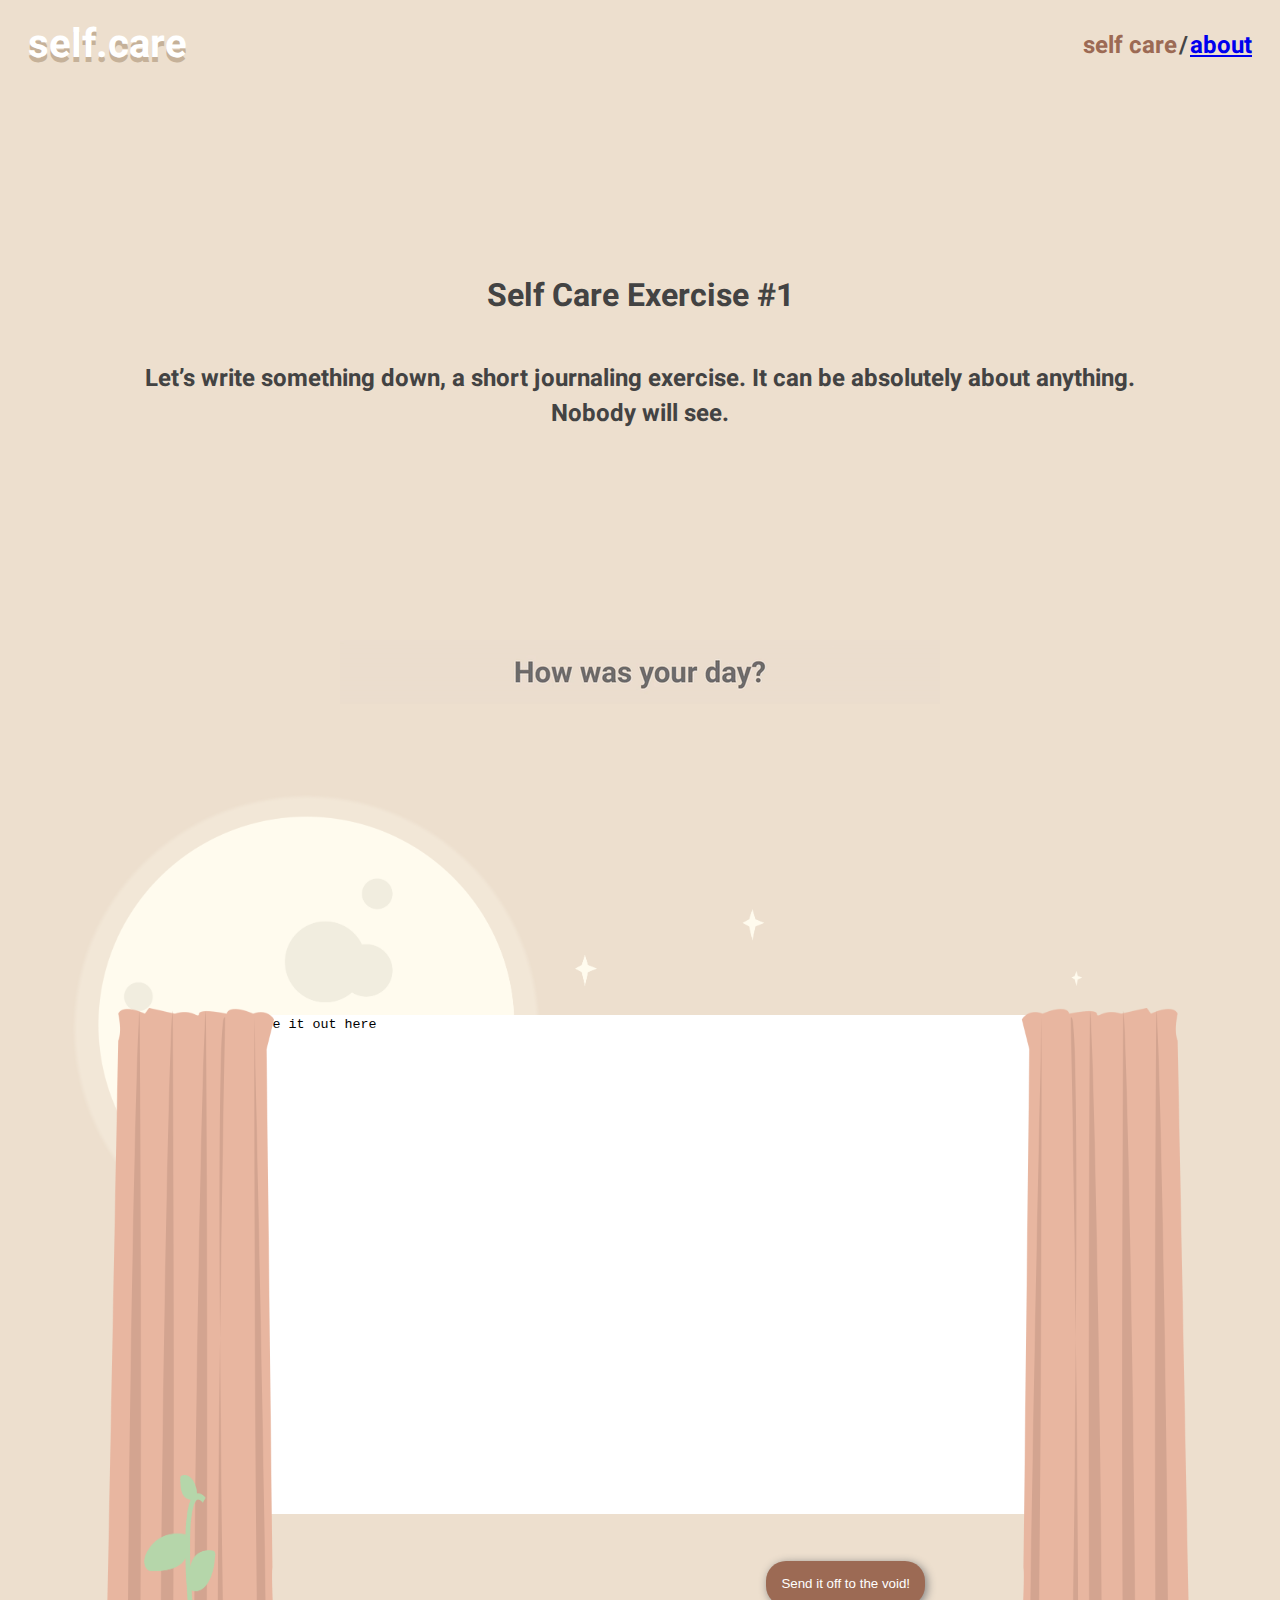
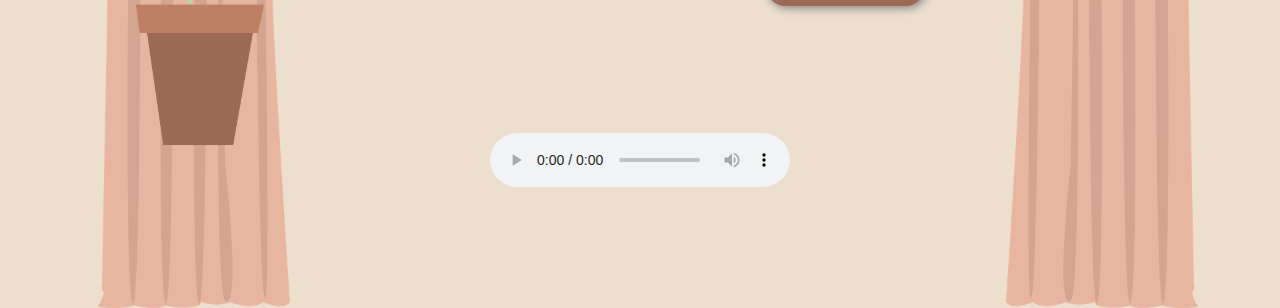
==== selfcare.html @ 2bc50ba2 "files" ====
<!DOCTYPE html>
<html lang="en" dir="ltr">
  <head>
    <link rel="stylesheet" href="style.css">
    <meta charset="utf-8">
    <title>self.care</title>
    <style>
      body {
        background-color: #EDDFCE;
      }
    </style>
  </head>
  <body>

    <div class = "navigation" style = "width: 100%">
      <h1 style = "color: #C5B199; position: absolute; margin-top: 12px;"> self.care </h1>
      <h1 style = "color: white"> self.care </h1>
      <h2  style = "margin-right: 20px"><a href= ”index.html”> about </a></h2>
      <h2 style = "margin-left: 2px; margin-right: 2px"> / <h2>
      <h2 style=  "color: #9C6A54"> self care </h2>
    </div>

  <div class = "pagewidth" style = "width: 100%;">
    <h1 style = "text-align: center; margin-top: 15%; color: #434343"> Self Care Exercise #1 </h1>
  </div>

  <h2 style = "text-align: center; color: #434343; margin-left: 10%; margin-right: 10%"> Let’s write something down, a short journaling exercise. It can be
  absolutely about anything. Nobody will see. </h2>

  <div class = "pagewidth" style = "width: 100%;">
  <img src= "Questions.gif" style = "margin-top: 15%"> </img>
  </div>

  <img src = "Background.png" style = "width: 80%; height: 30%; margin-left: 5%; margin-top: 7%"> </img>

  <div class = "pagewidth" style = "width: 100%; position: absolute; margin-top: -20%">
  <textarea name="paragraph_text" cols="100" rows="33" style = "border: none"> type it out here</textarea>
  </div>

  <img src = "Curtain.png" style = "position: absolute; width: 15%; height: 100%; display: flex;
   justify-content: flex-start; margin-left: 7%; margin-top: -20.5%"> </img>

   <img src = "Curtain2.png" style = "position: absolute; width: 15%; height: 100%; display: flex;
    justify-content: flex-start; margin-left: 78%; margin-top: -20.5%"> </img>

    <img src = "pot.png" style = "position: absolute; width: 10%; height: 30%; display: flex;
     justify-content: flex-start; margin-left: 10%; margin-top: 16%"> </img>

    <button type="button" style = "display: block; margin-left: 60%; margin-top: 23%;
    background-color: #9C6A54; padding: 15px; border: none; color: white; border-radius: 20px;
    box-shadow: 2px 2px 10px grey " onclick="alert('Congrats on taking your first steps towards self care! Proud of you!')">Send it off to the void! </button>

    <div class = "pagewidth" style = "width: 100%; margin-top: 10%">
      <audio src="Monoman-Meditation.mp3" controls>
      	<embed
      		src="Monoman-Meditation.mp3"
      		width="300"
      		height="90"
      		loop="false"
      		autostart="false">
      </audio>
    </div>

  </body>
</html>
---- style.css ----
@import url(https://fonts.googleapis.com/css?family=Heebo);

body {
  font-family: 'Heebo';
}

h1, h2, h3, p {
  color: #6D6D6D;
}

.navigation h2 {
  display: inline-flex;
  float: right;
  color: #454545
}

.navigation h1 {
  display: inline-block;
  position: absolute;
  font-size: 250%;
  margin-top: 7px;
  margin-left: 20px;
  color: #454545;
}

.pagewidth{
  display:flex;
  justify-content: center;
}

.anxieties{
  background-color: white;
  border-style: solid;
  border-color: #EDDFCE;
  border-width: thick;
}

.images {
  display: inline-flex;
  justify-content: space-between;
}

.right{
  display: flex;
  justify-content: flex-end;
}

.card {
  box-shadow: 0 4px 8px 0 rgba(0, 0, 0, 0.2);
  padding: 16px;
  background-color: #F2EAD0;
  margin-left: 10px;
  display: inline-flex;
  flex-direction: column;
  align-items: center;
}

.threecolumn {
  display: flex;
  justify-content: center;
  margin-top: 5%;
}

.image {
  display: flex;
  justify-content: center;
  margin-top: 5%;
}

.info {
  display: block;
  justify-content: center;
  text-align: center;
}

li {
  color: #454545;
}

  ul {
  list-style-type: none;
  margin: 0px;
  padding: 0px;
  margin-top: 5%;
}
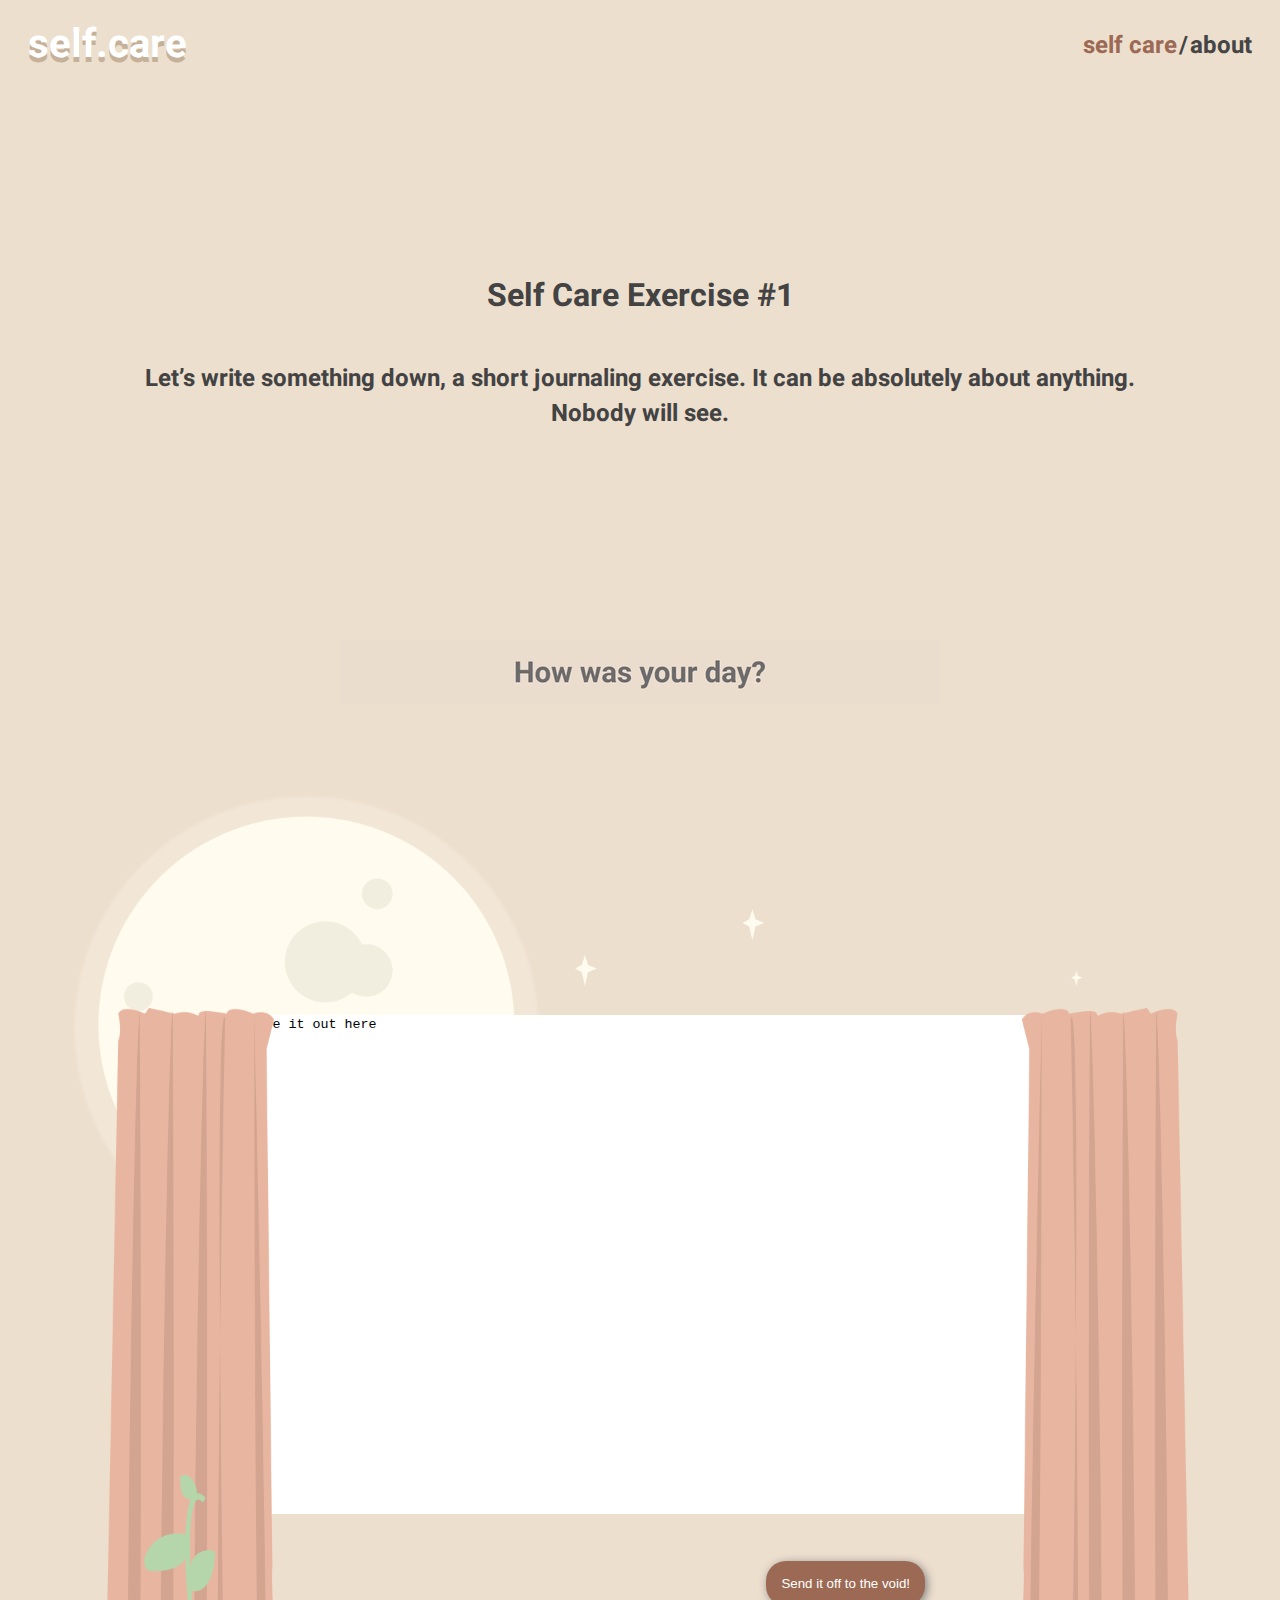
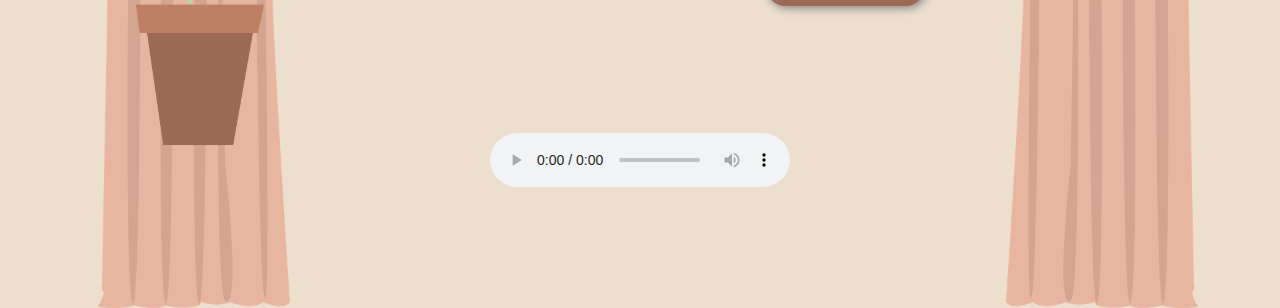
==== commit fb5f397a: "files" ====
--- a/selfcare.html
+++ b/selfcare.html
@@ -12,44 +12,45 @@
   </head>
   <body>
 
+  <!-- Navigation bar and website title -->
     <div class = "navigation" style = "width: 100%">
       <h1 style = "color: #C5B199; position: absolute; margin-top: 12px;"> self.care </h1>
       <h1 style = "color: white"> self.care </h1>
-      <h2  style = "margin-right: 20px"><a href= ”index.html”> about </a></h2>
+      <h2  style = "margin-right: 20px"><a href= "index.html" style = "text-decoration: none"> about </a></h2>
       <h2 style = "margin-left: 2px; margin-right: 2px"> / <h2>
       <h2 style=  "color: #9C6A54"> self care </h2>
     </div>
 
+  <!-- Self care instructions -->
   <div class = "pagewidth" style = "width: 100%;">
     <h1 style = "text-align: center; margin-top: 15%; color: #434343"> Self Care Exercise #1 </h1>
   </div>
-
   <h2 style = "text-align: center; color: #434343; margin-left: 10%; margin-right: 10%"> Let’s write something down, a short journaling exercise. It can be
   absolutely about anything. Nobody will see. </h2>
 
+  <!-- Gif of prompts -->
   <div class = "pagewidth" style = "width: 100%;">
   <img src= "Questions.gif" style = "margin-top: 15%"> </img>
   </div>
 
+  <!-- Input field and images surrounding it -->
   <img src = "Background.png" style = "width: 80%; height: 30%; margin-left: 5%; margin-top: 7%"> </img>
-
   <div class = "pagewidth" style = "width: 100%; position: absolute; margin-top: -20%">
   <textarea name="paragraph_text" cols="100" rows="33" style = "border: none"> type it out here</textarea>
   </div>
-
   <img src = "Curtain.png" style = "position: absolute; width: 15%; height: 100%; display: flex;
    justify-content: flex-start; margin-left: 7%; margin-top: -20.5%"> </img>
+  <img src = "Curtain2.png" style = "position: absolute; width: 15%; height: 100%; display: flex;
+  justify-content: flex-start; margin-left: 78%; margin-top: -20.5%"> </img>
+  <img src = "pot.png" style = "position: absolute; width: 10%; height: 30%; display: flex;
+  justify-content: flex-start; margin-left: 10%; margin-top: 16%"> </img>
 
-   <img src = "Curtain2.png" style = "position: absolute; width: 15%; height: 100%; display: flex;
-    justify-content: flex-start; margin-left: 78%; margin-top: -20.5%"> </img>
+    <!-- Button for submission -->
+  <button type="button" style = "display: block; margin-left: 60%; margin-top: 23%;
+  background-color: #9C6A54; padding: 15px; border: none; color: white; border-radius: 20px;
+  box-shadow: 2px 2px 10px grey " onclick="alert('Congrats on taking your first steps towards self care! Proud of you!')">Send it off to the void! </button>
 
-    <img src = "pot.png" style = "position: absolute; width: 10%; height: 30%; display: flex;
-     justify-content: flex-start; margin-left: 10%; margin-top: 16%"> </img>
-
-    <button type="button" style = "display: block; margin-left: 60%; margin-top: 23%;
-    background-color: #9C6A54; padding: 15px; border: none; color: white; border-radius: 20px;
-    box-shadow: 2px 2px 10px grey " onclick="alert('Congrats on taking your first steps towards self care! Proud of you!')">Send it off to the void! </button>
-
+  <!-- Audio player for music -->
     <div class = "pagewidth" style = "width: 100%; margin-top: 10%">
       <audio src="Monoman-Meditation.mp3" controls>
       	<embed
--- a/style.css
+++ b/style.css
@@ -23,6 +23,7 @@
   color: #454545;
 }
 
+/* Places elements in the center of the page horizontally*/
 .pagewidth{
   display:flex;
   justify-content: center;
@@ -40,11 +41,13 @@
   justify-content: space-between;
 }
 
+/* Places elements on the right of the page horizontally*/
 .right{
   display: flex;
   justify-content: flex-end;
 }
 
+/* Creates cards for the three column section*/
 .card {
   box-shadow: 0 4px 8px 0 rgba(0, 0, 0, 0.2);
   padding: 16px;
@@ -61,12 +64,6 @@
   margin-top: 5%;
 }
 
-.image {
-  display: flex;
-  justify-content: center;
-  margin-top: 5%;
-}
-
 .info {
   display: block;
   justify-content: center;
@@ -75,6 +72,7 @@
 
 li {
   color: #454545;
+  text-align: center;
 }
 
   ul {
@@ -83,3 +81,7 @@
   padding: 0px;
   margin-top: 5%;
 }
+
+a {
+  color: #454545;
+}
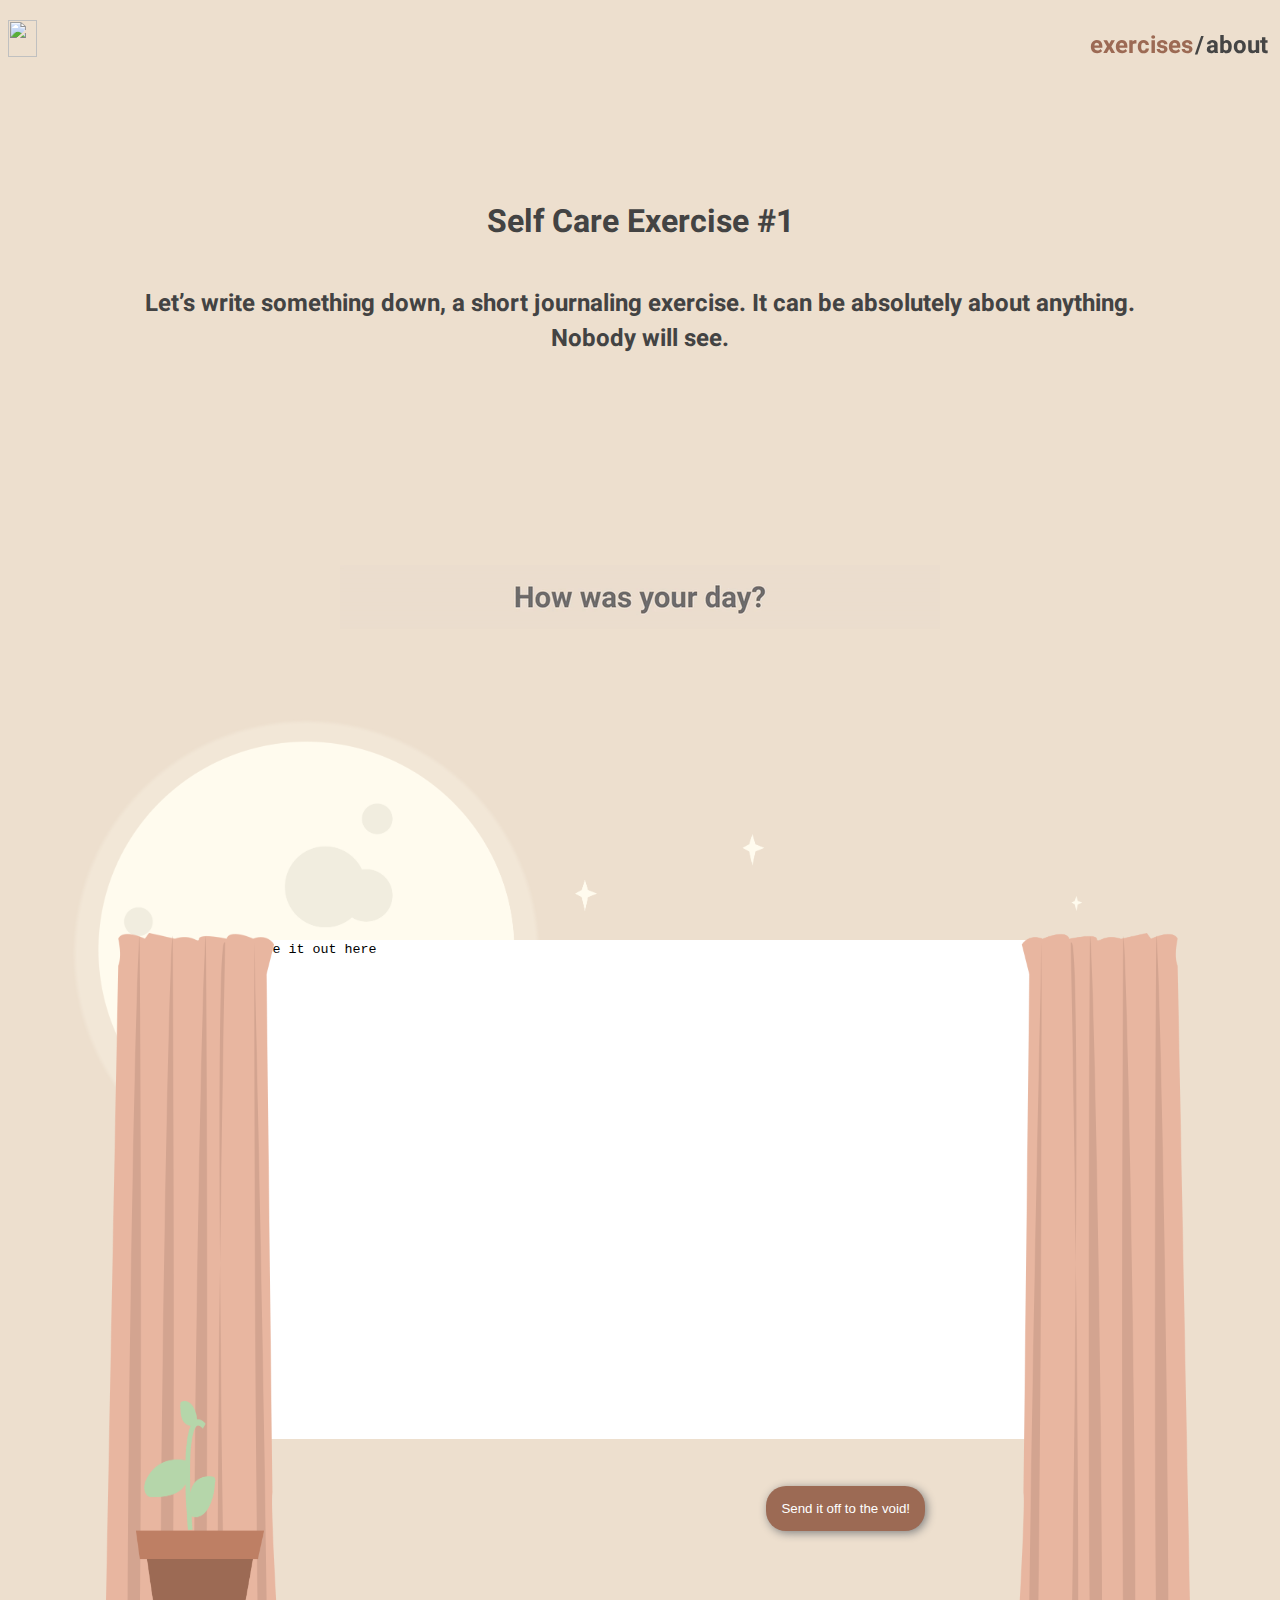
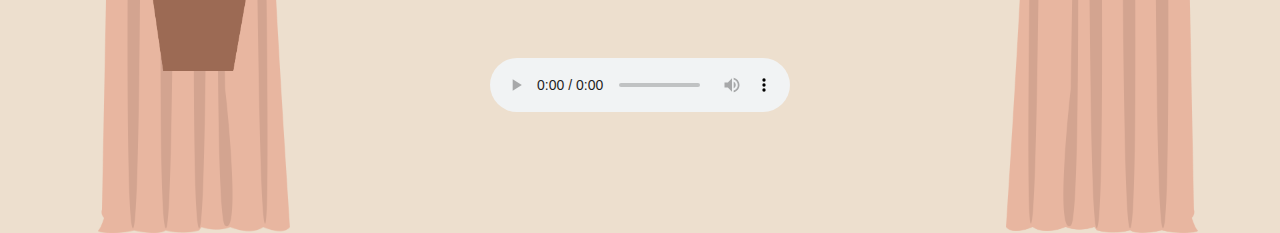
==== commit df529310: "Update selfcare.html" ====
--- a/selfcare.html
+++ b/selfcare.html
@@ -13,12 +13,12 @@
   <body>
 
   <!-- Navigation bar and website title -->
-    <div class = "navigation" style = "width: 100%">
-      <h1 style = "color: #C5B199; position: absolute; margin-top: 12px;"> self.care </h1>
-      <h1 style = "color: white"> self.care </h1>
+    <div class = "navigation" style = "width: 100%; position: fixed">
+       <!-- had to replace website title with an image, could not find out how to make text with only a outline stroke -->
+      <img src = "webname.png" style = "position: absolute; margin-top: 12px; width: 15%; height: 70%">
       <h2  style = "margin-right: 20px"><a href= "index.html" style = "text-decoration: none"> about </a></h2>
       <h2 style = "margin-left: 2px; margin-right: 2px"> / <h2>
-      <h2 style=  "color: #9C6A54"> self care </h2>
+      <h2 style=  "color: #9C6A54"> exercises </h2>
     </div>
 
   <!-- Self care instructions -->
@@ -50,7 +50,7 @@
   background-color: #9C6A54; padding: 15px; border: none; color: white; border-radius: 20px;
   box-shadow: 2px 2px 10px grey " onclick="alert('Congrats on taking your first steps towards self care! Proud of you!')">Send it off to the void! </button>
 
-  <!-- Audio player for music -->
+  <!-- Audio player for music player -->
     <div class = "pagewidth" style = "width: 100%; margin-top: 10%">
       <audio src="Monoman-Meditation.mp3" controls>
       	<embed
--- a/style.css
+++ b/style.css
@@ -23,7 +23,7 @@
   color: #454545;
 }
 
-/* Places elements in the center of the page horizontally*/
+/* Places elements on the center of the page horizontally*/
 .pagewidth{
   display:flex;
   justify-content: center;
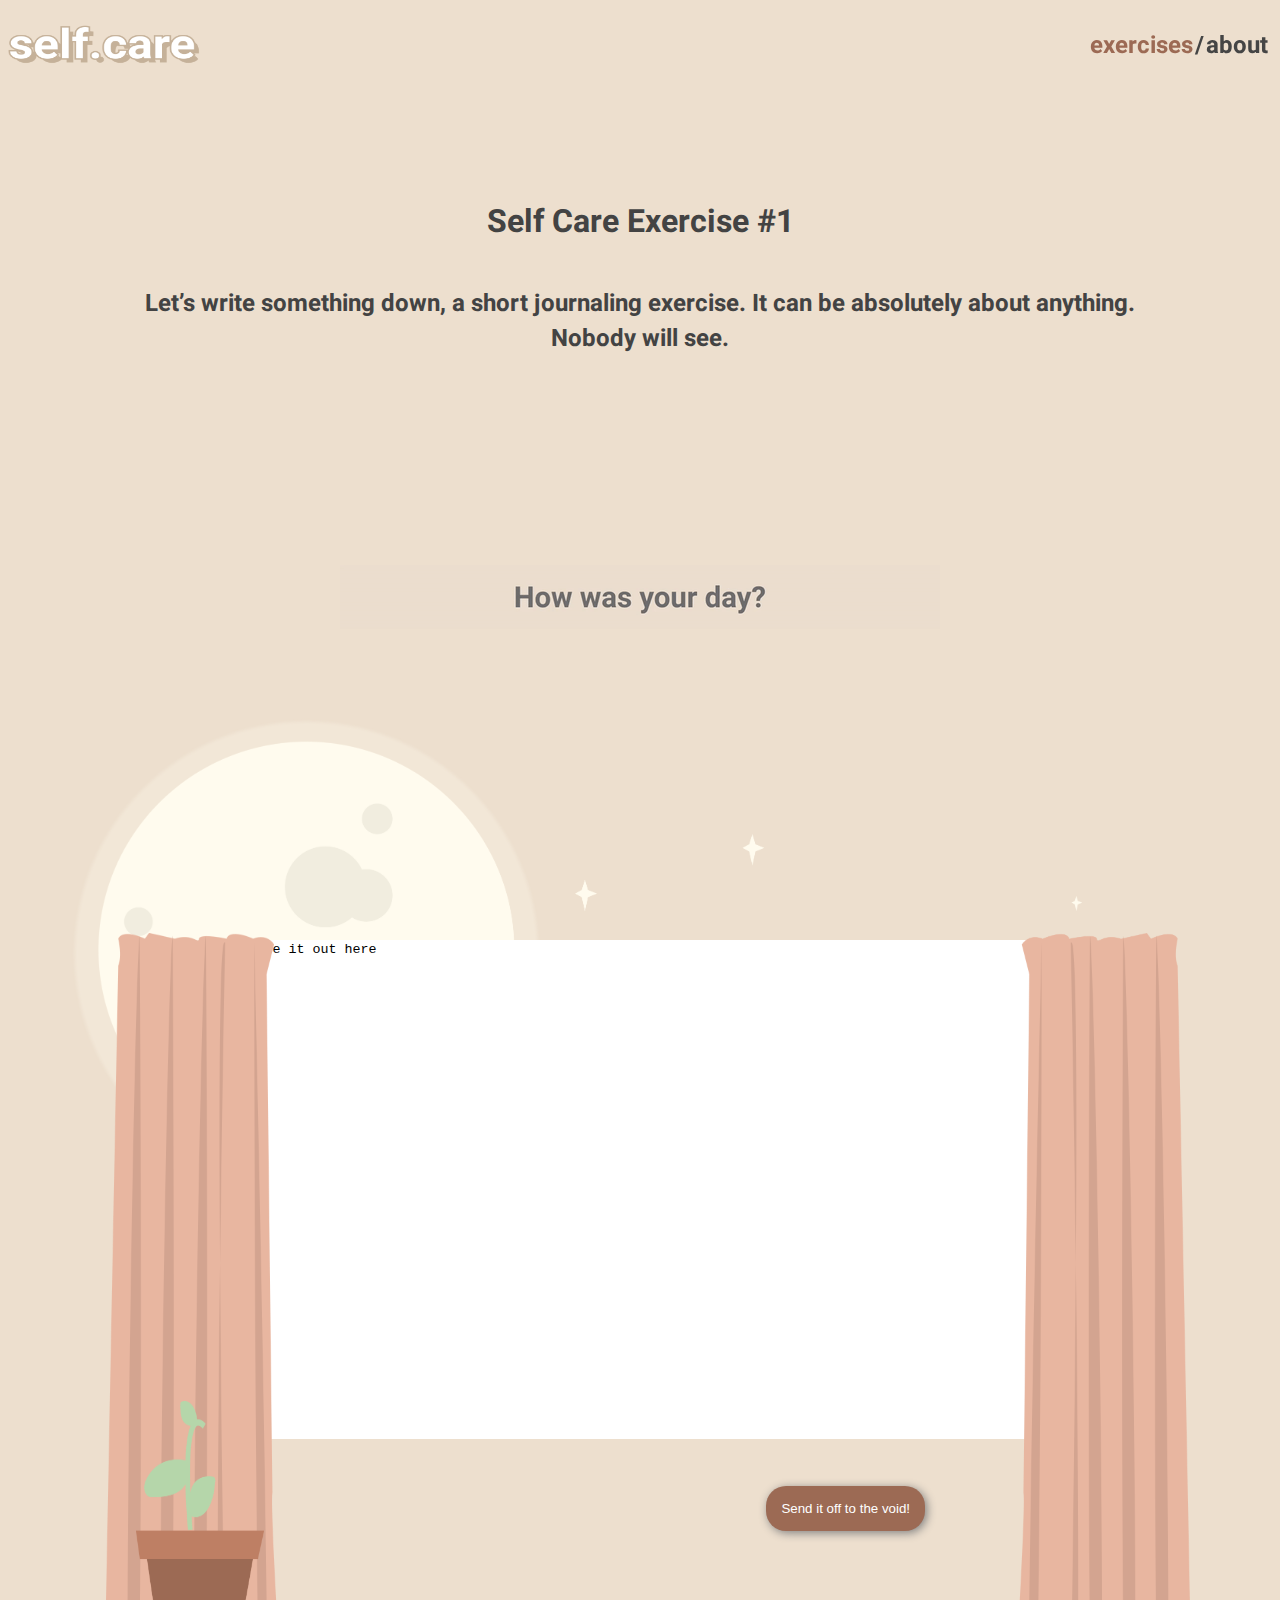
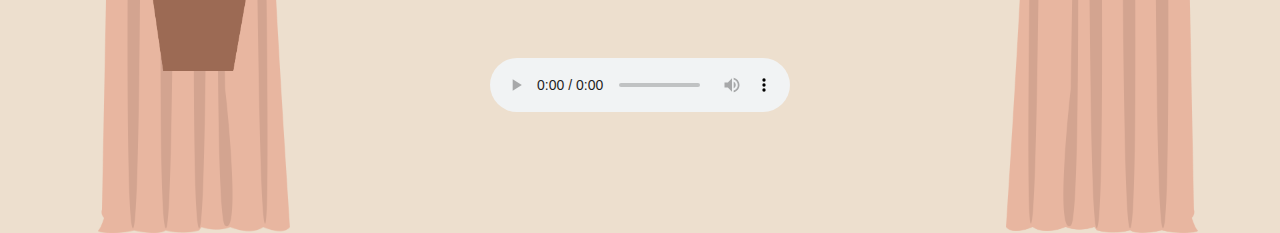
==== commit 301958ae: "Update selfcare.html" ====
--- a/selfcare.html
+++ b/selfcare.html
@@ -45,7 +45,7 @@
   <img src = "pot.png" style = "position: absolute; width: 10%; height: 30%; display: flex;
   justify-content: flex-start; margin-left: 10%; margin-top: 16%"> </img>
 
-    <!-- Button for submission -->
+    <!-- Button for submission of text -->
   <button type="button" style = "display: block; margin-left: 60%; margin-top: 23%;
   background-color: #9C6A54; padding: 15px; border: none; color: white; border-radius: 20px;
   box-shadow: 2px 2px 10px grey " onclick="alert('Congrats on taking your first steps towards self care! Proud of you!')">Send it off to the void! </button>
